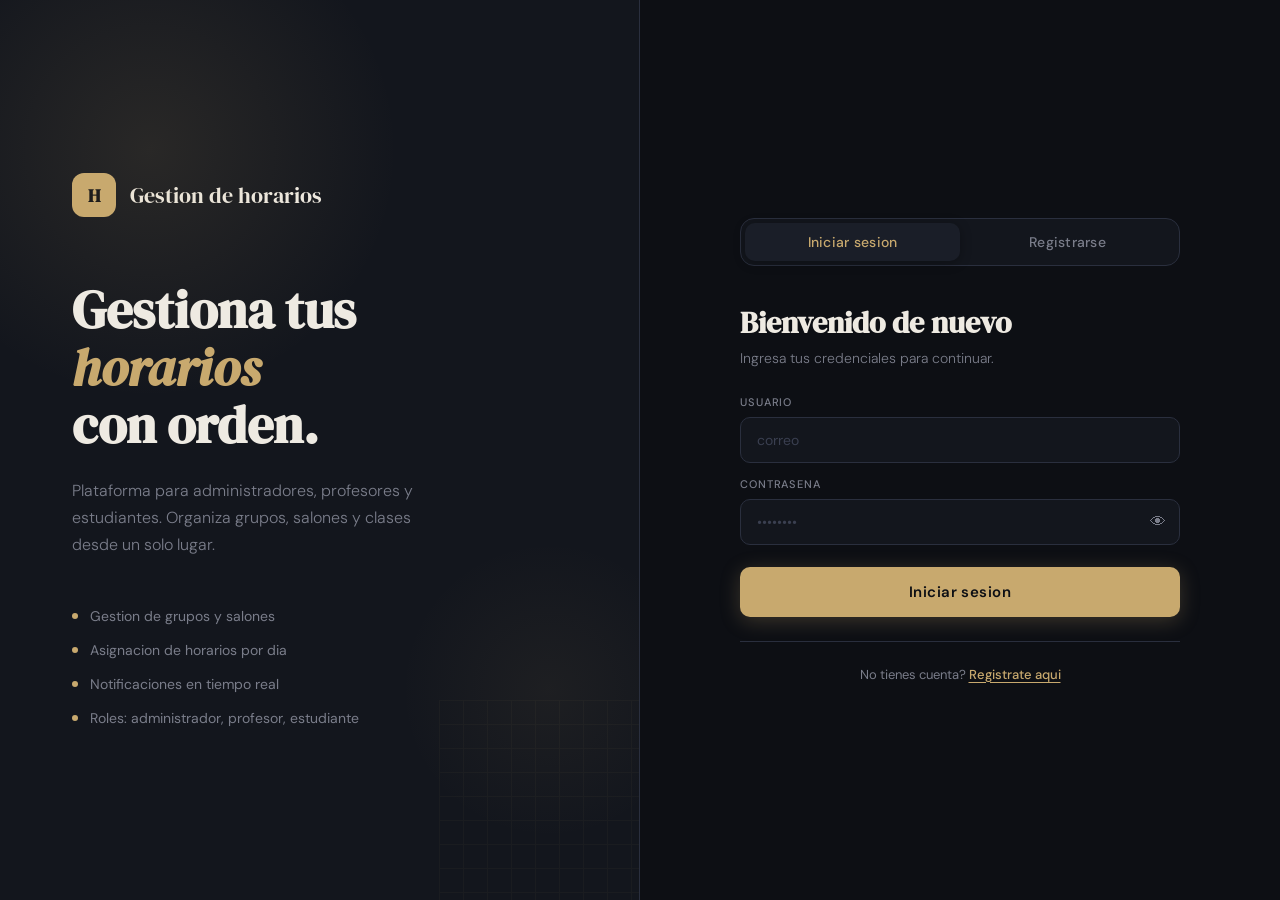
==== index.html @ c55139c6 "Replace .href for .replace in js" ====
<!DOCTYPE html>
<html lang="es">

<head>
    <meta charset="UTF-8" />
    <meta name="viewport" content="width=device-width, initial-scale=1.0" />
    <title>Horarios - Acceso</title>
    <link
        href="https://fonts.googleapis.com/css2?family=DM+Serif+Display:ital@0;1&family=DM+Sans:wght@300;400;500;600&display=swap"
        rel="stylesheet" />
    <style>
        *,
        *::before,
        *::after {
            box-sizing: border-box;
            margin: 0;
            padding: 0;
        }

        :root {
            --bg: #0d0f14;
            --surface: #13161d;
            --surface2: #1a1e28;
            --border: #2a2f3e;
            --accent: #c8a96e;
            --accent2: #e8c98e;
            --text: #eeeae2;
            --muted: #7a7d8a;
            --error: #e07070;
            --success: #70c9a0;
        }

        body {
            background: var(--bg);
            font-family: 'DM Sans', sans-serif;
            color: var(--text);
            min-height: 100vh;
            overflow-x: hidden;
        }

        .page {
            min-height: 100vh;
            display: grid;
            grid-template-columns: 1fr 1fr;
        }

        .left {
            background: var(--surface);
            display: flex;
            flex-direction: column;
            justify-content: center;
            align-items: flex-start;
            padding: 64px 72px;
            position: sticky;
            top: 0;
            height: 100vh;
            overflow: hidden;
            border-right: 1px solid var(--border);
        }

        .left::before {
            content: '';
            position: absolute;
            width: 500px;
            height: 500px;
            border-radius: 50%;
            background: radial-gradient(circle, rgba(200, 169, 110, 0.12) 0%, transparent 70%);
            top: -100px;
            left: -100px;
            pointer-events: none;
        }

        .left::after {
            content: '';
            position: absolute;
            width: 300px;
            height: 300px;
            border-radius: 50%;
            background: radial-gradient(circle, rgba(200, 169, 110, 0.06) 0%, transparent 70%);
            bottom: 60px;
            right: -60px;
            pointer-events: none;
        }

        .brand {
            display: flex;
            align-items: center;
            gap: 14px;
            margin-bottom: 64px;
        }

        .brand-icon {
            width: 44px;
            height: 44px;
            background: var(--accent);
            border-radius: 12px;
            display: flex;
            align-items: center;
            justify-content: center;
            font-family: 'DM Serif Display', serif;
            font-size: 18px;
            color: #0d0f14;
            font-weight: 700;
        }

        .brand-name {
            font-family: 'DM Serif Display', serif;
            font-size: 22px;
            color: var(--text);
        }

        .left-title {
            font-family: 'DM Serif Display', serif;
            font-size: 52px;
            line-height: 1.1;
            color: var(--text);
            margin-bottom: 24px;
            position: relative;
            z-index: 1;
        }

        .left-title em {
            font-style: italic;
            color: var(--accent);
        }

        .left-desc {
            font-size: 16px;
            color: var(--muted);
            line-height: 1.7;
            max-width: 360px;
            position: relative;
            z-index: 1;
            margin-bottom: 48px;
            font-weight: 300;
        }

        .features {
            display: flex;
            flex-direction: column;
            gap: 16px;
            position: relative;
            z-index: 1;
        }

        .feature {
            display: flex;
            align-items: center;
            gap: 12px;
            font-size: 14px;
            color: var(--muted);
        }

        .feature-dot {
            width: 6px;
            height: 6px;
            border-radius: 50%;
            background: var(--accent);
            flex-shrink: 0;
        }

        .grid-decoration {
            position: absolute;
            bottom: 0;
            right: 0;
            width: 200px;
            height: 200px;
            opacity: 0.04;
            background-image: linear-gradient(var(--accent) 1px, transparent 1px), linear-gradient(90deg, var(--accent) 1px, transparent 1px);
            background-size: 24px 24px;
        }

        .right {
            display: flex;
            align-items: flex-start;
            justify-content: center;
            padding: 48px 40px;
            background: var(--bg);
            overflow-y: auto;
        }

        .card {
            width: 100%;
            max-width: 440px;
            margin: auto 0;
            padding: 8px 0;
            animation: fadeUp 0.5s ease both;
        }

        @keyframes fadeUp {
            from {
                opacity: 0;
                transform: translateY(24px);
            }

            to {
                opacity: 1;
                transform: translateY(0);
            }
        }

        .tab-row {
            display: flex;
            background: var(--surface);
            border-radius: 14px;
            padding: 4px;
            margin-bottom: 36px;
            border: 1px solid var(--border);
        }

        .tab {
            flex: 1;
            padding: 10px;
            border: none;
            border-radius: 10px;
            background: transparent;
            color: var(--muted);
            font-family: 'DM Sans', sans-serif;
            font-size: 14px;
            font-weight: 500;
            cursor: pointer;
            transition: all 0.25s ease;
            letter-spacing: 0.02em;
        }

        .tab.active {
            background: var(--surface2);
            color: var(--accent);
            box-shadow: 0 2px 12px rgba(0, 0, 0, 0.3);
        }

        .form-title {
            font-family: 'DM Serif Display', serif;
            font-size: 30px;
            margin-bottom: 6px;
            color: var(--text);
        }

        .form-subtitle {
            font-size: 14px;
            color: var(--muted);
            margin-bottom: 28px;
            font-weight: 300;
        }

        .field-row {
            display: grid;
            grid-template-columns: 1fr 1fr;
            gap: 12px;
        }

        .field {
            display: flex;
            flex-direction: column;
            gap: 8px;
            margin-bottom: 14px;
        }

        .field label {
            font-size: 11px;
            font-weight: 500;
            color: var(--muted);
            letter-spacing: 0.08em;
            text-transform: uppercase;
        }

        .input-wrap {
            position: relative;
        }

        .input-wrap input {
            width: 100%;
            background: var(--surface);
            border: 1px solid var(--border);
            border-radius: 10px;
            padding: 13px 16px;
            font-family: 'DM Sans', sans-serif;
            font-size: 14px;
            color: var(--text);
            outline: none;
            transition: border-color 0.2s, box-shadow 0.2s;
            -webkit-appearance: none;
            appearance: none;
        }

        .input-wrap input::placeholder {
            color: #3a3f50;
        }

        .input-wrap input:focus {
            border-color: var(--accent);
            box-shadow: 0 0 0 3px rgba(200, 169, 110, 0.1);
        }

        .input-wrap.has-icon input {
            padding-right: 44px;
        }

        .eye-btn {
            position: absolute;
            right: 14px;
            top: 50%;
            transform: translateY(-50%);
            background: none;
            border: none;
            cursor: pointer;
            color: var(--muted);
            font-size: 16px;
            line-height: 1;
            padding: 0;
            transition: color 0.2s;
        }

        .eye-btn:hover {
            color: var(--accent);
        }

        .submit-btn {
            width: 100%;
            padding: 15px;
            background: var(--accent);
            color: #0d0f14;
            border: none;
            border-radius: 10px;
            font-family: 'DM Sans', sans-serif;
            font-size: 15px;
            font-weight: 600;
            cursor: pointer;
            margin-top: 8px;
            letter-spacing: 0.03em;
            transition: background 0.2s, transform 0.15s, box-shadow 0.2s;
            box-shadow: 0 4px 20px rgba(200, 169, 110, 0.25);
        }

        .submit-btn:hover {
            background: var(--accent2);
            transform: translateY(-1px);
            box-shadow: 0 6px 28px rgba(200, 169, 110, 0.35);
        }

        .submit-btn:active {
            transform: translateY(0);
        }

        .alert {
            padding: 12px 16px;
            border-radius: 10px;
            font-size: 13px;
            margin-bottom: 16px;
            display: none;
        }

        .alert.error {
            background: rgba(224, 112, 112, 0.1);
            border: 1px solid rgba(224, 112, 112, 0.25);
            color: var(--error);
        }

        .alert.success {
            background: rgba(112, 201, 160, 0.1);
            border: 1px solid rgba(112, 201, 160, 0.25);
            color: var(--success);
        }

        .alert.show {
            display: block;
        }

        hr.divider {
            border: none;
            border-top: 1px solid var(--border);
            margin: 24px 0;
        }

        .footer-note {
            text-align: center;
            font-size: 13px;
            color: var(--muted);
        }

        .footer-note button {
            background: none;
            border: none;
            color: var(--accent);
            cursor: pointer;
            font-family: 'DM Sans', sans-serif;
            font-size: 13px;
            font-weight: 500;
            padding: 0;
            text-decoration: underline;
            text-underline-offset: 3px;
        }

        .panel {
            display: none;
        }

        .panel.active {
            display: block;
        }

        @media (max-width: 768px) {
            .page {
                grid-template-columns: 1fr;
                min-height: 100vh;
            }

            .left {
                display: none;
            }

            .right {
                padding: 48px 24px;
                align-items: flex-start;
                min-height: 100vh;
            }
        }
    </style>
</head>

<body>
    <div class="page">

        <div class="left">
            <div class="brand">
                <div class="brand-icon">H</div>
                <span class="brand-name">Gestion de horarios</span>
            </div>
            <h1 class="left-title">Gestiona tus<br><em>horarios</em><br>con orden.</h1>
            <p class="left-desc">Plataforma para administradores, profesores y estudiantes. Organiza grupos, salones y
                clases desde un solo lugar.</p>
            <div class="features">
                <div class="feature"><span class="feature-dot"></span> Gestion de grupos y salones</div>
                <div class="feature"><span class="feature-dot"></span> Asignacion de horarios por dia</div>
                <div class="feature"><span class="feature-dot"></span> Notificaciones en tiempo real</div>
                <div class="feature"><span class="feature-dot"></span> Roles: administrador, profesor, estudiante</div>
            </div>
            <div class="grid-decoration"></div>
        </div>

        <div class="right">
            <div class="card">
                <div class="tab-row">
                    <button class="tab active" id="tab-login" onclick="switchTab('login')">Iniciar sesion</button>
                    <button class="tab" id="tab-register" onclick="switchTab('register')">Registrarse</button>
                </div>

                <!-- LOGIN -->
                <div class="panel active" id="panel-login">
                    <h2 class="form-title">Bienvenido de nuevo</h2>
                    <p class="form-subtitle">Ingresa tus credenciales para continuar.</p>

                    <div class="alert error" id="login-error"></div>
                    <div class="alert success" id="login-success"></div>

                    <div class="field">
                        <label for="login-nickname">Usuario</label>
                        <div class="input-wrap">
                            <input type="text" id="login-nickname" placeholder="correo" autocomplete="username" />
                        </div>
                    </div>
                    <div class="field">
                        <label for="login-pass">Contrasena</label>
                        <div class="input-wrap has-icon">
                            <input type="password" id="login-pass"
                                placeholder="&bull;&bull;&bull;&bull;&bull;&bull;&bull;&bull;"
                                autocomplete="current-password" onkeydown="if(event.key==='Enter') handleLogin()" />
                            <button class="eye-btn" onclick="togglePass('login-pass', this)"
                                type="button">&#128065;</button>
                        </div>
                    </div>

                    <button class="submit-btn" onclick="handleLogin()">Iniciar sesion</button>
                    <hr class="divider" />
                    <p class="footer-note">No tienes cuenta? <button onclick="switchTab('register')">Registrate
                            aqui</button></p>
                </div>

                <!-- REGISTER -->
                <div class="panel" id="panel-register">
                    <h2 class="form-title">Crear cuenta</h2>
                    <p class="form-subtitle">Completa los datos. Tu rol sera asignado por un administrador.</p>

                    <div class="alert error" id="reg-error"></div>
                    <div class="alert success" id="reg-success"></div>

                    <div class="field-row">
                        <div class="field">
                            <label for="reg-nombre">Nombre</label>
                            <div class="input-wrap"><input type="text" id="reg-nombre" placeholder="Juan" /></div>
                        </div>
                        <div class="field">
                            <label for="reg-apellido">Apellido</label>
                            <div class="input-wrap"><input type="text" id="reg-apellido" placeholder="Perez" /></div>
                        </div>
                    </div>

                    <div class="field">
                        <label for="reg-nickname">Nickname</label>
                        <div class="input-wrap"><input type="text" id="reg-nickname" placeholder="juan_perez"
                                autocomplete="username" /></div>
                    </div>

                    <div class="field">
                        <label for="reg-correo">Correo electronico</label>
                        <div class="input-wrap"><input type="email" id="reg-correo" placeholder="juan@correo.com"
                                autocomplete="email" /></div>
                    </div>

                    <!-- SIN selector de rol: el backend asigna rol_id=3 (Estudiante) por defecto -->

                    <div class="field-row">
                        <div class="field">
                            <label for="reg-pass">Contrasena</label>
                            <div class="input-wrap has-icon">
                                <input type="password" id="reg-pass"
                                    placeholder="&bull;&bull;&bull;&bull;&bull;&bull;&bull;&bull;"
                                    autocomplete="new-password" />
                                <button class="eye-btn" onclick="togglePass('reg-pass', this)"
                                    type="button">&#128065;</button>
                            </div>
                        </div>
                        <div class="field">
                            <label for="reg-confirm">Confirmar</label>
                            <div class="input-wrap has-icon">
                                <input type="password" id="reg-confirm"
                                    placeholder="&bull;&bull;&bull;&bull;&bull;&bull;&bull;&bull;"
                                    autocomplete="new-password" />
                                <button class="eye-btn" onclick="togglePass('reg-confirm', this)"
                                    type="button">&#128065;</button>
                            </div>
                        </div>
                    </div>

                    <button class="submit-btn" onclick="handleRegister()">Crear cuenta</button>
                    <hr class="divider" />
                    <p class="footer-note">Ya tienes cuenta? <button onclick="switchTab('login')">Inicia sesion</button>
                    </p>
                </div>
            </div>
        </div>
    </div>

    <script>
        // --- Funciones de Utilidad ---
        function switchTab(tab) {
            document.querySelectorAll('.tab').forEach(t => t.classList.remove('active'));
            document.querySelectorAll('.panel').forEach(p => p.classList.remove('active'));
            const tabEl = document.getElementById('tab-' + tab);
            const panelEl = document.getElementById('panel-' + tab);
            if (tabEl && panelEl) {
                tabEl.classList.add('active');
                panelEl.classList.add('active');
            }
            clearAlerts();
        }

        function togglePass(inputId, btn) {
            const input = document.getElementById(inputId);
            if (input.type === 'password') {
                input.type = 'text';
                btn.textContent = 'X';
            } else {
                input.type = 'password';
                btn.textContent = 'O';
            }
        }

        function showAlert(id, msg) {
            const el = document.getElementById(id);
            if (el) {
                el.textContent = msg;
                el.classList.add('show');
            }
        }

        function clearAlerts() {
            document.querySelectorAll('.alert').forEach(a => {
                a.classList.remove('show');
                a.textContent = '';
            });
        }

        // --- Lógica de Inicio de Sesión ---
        function handleLogin() {
            clearAlerts();
            const correo = document.getElementById('login-nickname').value.trim();
            const contrasena = document.getElementById('login-pass').value;

            if (!correo || !contrasena) {
                showAlert('login-error', 'Por favor completa todos los campos.');
                return;
            }

            const formData = new FormData();
            formData.append('correo', correo);
            formData.append('contrasena', contrasena);

            fetch('/api/login.php', {
                method: 'POST',
                body: formData
            })
                .then(res => res.json())
                .then(data => {
                    console.log("Respuesta servidor:", data);

                    if (data.ok) {
                        showAlert('login-success', 'Bienvenido, redirigiendo...');
                        localStorage.setItem('user', JSON.stringify(data.datos));

                        setTimeout(() => {
                            const rol = parseInt(data.datos?.rol_id);
                            if (rol === 1) {
                                window.location.replace = 'admin.php';
                            } else {
                                window.location.replace = 'user.html';
                            }
                        }, 800);
                    } else {
                        showAlert('login-error', data.mensaje || 'Credenciales incorrectas.');
                    }
                })
                .catch(err => {
                    console.error("Error Fetch:", err);
                    showAlert('login-error', 'Error al conectar con el servidor.');
                });
        } // <--- AQUÍ ESTABA EL ERROR, FALTABA ESTA LLAVE

        // --- Lógica de Registro ---
        function handleRegister() {
            clearAlerts();
            const nombre = document.getElementById('reg-nombre').value.trim();
            const apellido = document.getElementById('reg-apellido').value.trim();
            const nickname = document.getElementById('reg-nickname').value.trim();
            const correo = document.getElementById('reg-correo').value.trim();
            const contrasena = document.getElementById('reg-pass').value;
            const confirmar = document.getElementById('reg-confirm').value;

            if (!nombre || !apellido || !nickname || !correo || !contrasena || !confirmar) {
                showAlert('reg-error', 'Por favor completa todos los campos.');
                return;
            }

            if (contrasena !== confirmar) {
                showAlert('reg-error', 'Las contraseñas no coinciden.');
                return;
            }

            const formData = new FormData();
            formData.append('nombre', nombre);
            formData.append('apellido', apellido);
            formData.append('nickname', nickname);
            formData.append('correo', correo);
            formData.append('contrasena', contrasena);

            fetch('/api/register.php', {
                method: 'POST',
                body: formData
            })
                .then(res => res.json())
                .then(data => {
                    if (data.ok) {
                        alert('¡Cuenta creada exitosamente!');
                        switchTab('login');
                    } else {
                        showAlert('reg-error', data.mensaje || 'Error al registrar.');
                    }
                })
                .catch(err => {
                    console.error(err);
                    showAlert('reg-error', 'Error al conectar con el servidor.');
                });
        }
    </script>
</body>

</html>
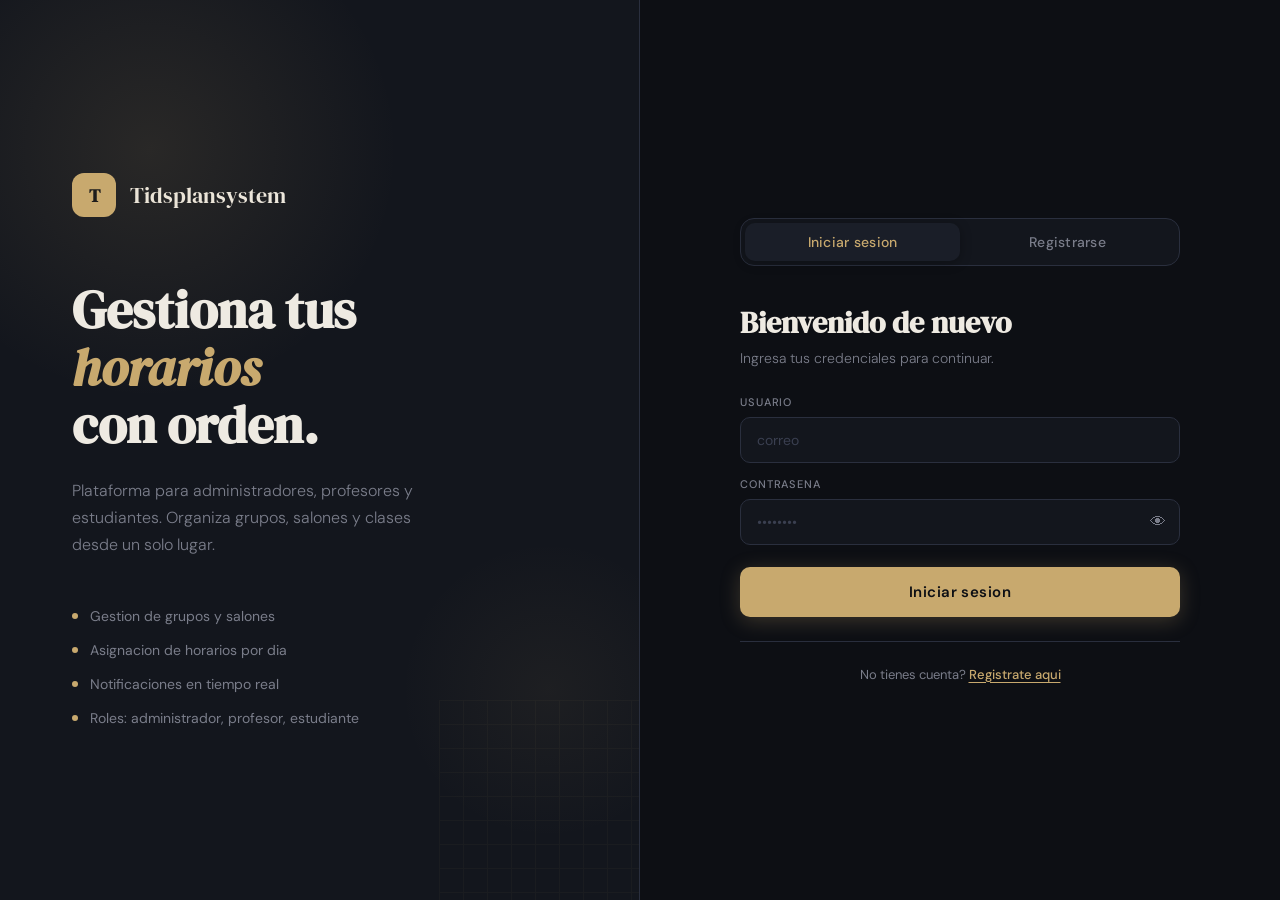
==== commit d732bc67: "New name for the website" ====
--- a/index.html
+++ b/index.html
@@ -420,11 +420,10 @@
 
 <body>
     <div class="page">
-
         <div class="left">
             <div class="brand">
-                <div class="brand-icon">H</div>
-                <span class="brand-name">Gestion de horarios</span>
+                <div class="brand-icon">T</div>
+                <span class="brand-name">Tidsplansystem</span>
             </div>
             <h1 class="left-title">Gestiona tus<br><em>horarios</em><br>con orden.</h1>
             <p class="left-desc">Plataforma para administradores, profesores y estudiantes. Organiza grupos, salones y
@@ -445,8 +444,7 @@
                     <button class="tab" id="tab-register" onclick="switchTab('register')">Registrarse</button>
                 </div>
 
-                <!-- LOGIN -->
-                <div class="panel active" id="panel-login">
+                <form class="panel active" id="panel-login" onsubmit="event.preventDefault(); handleLogin();">
                     <h2 class="form-title">Bienvenido de nuevo</h2>
                     <p class="form-subtitle">Ingresa tus credenciales para continuar.</p>
 
@@ -456,7 +454,8 @@
                     <div class="field">
                         <label for="login-nickname">Usuario</label>
                         <div class="input-wrap">
-                            <input type="text" id="login-nickname" placeholder="correo" autocomplete="username" />
+                            <input type="text" id="login-nickname" placeholder="correo" autocomplete="username"
+                                required />
                         </div>
                     </div>
                     <div class="field">
@@ -464,20 +463,19 @@
                         <div class="input-wrap has-icon">
                             <input type="password" id="login-pass"
                                 placeholder="&bull;&bull;&bull;&bull;&bull;&bull;&bull;&bull;"
-                                autocomplete="current-password" onkeydown="if(event.key==='Enter') handleLogin()" />
+                                autocomplete="current-password" required />
                             <button class="eye-btn" onclick="togglePass('login-pass', this)"
                                 type="button">&#128065;</button>
                         </div>
                     </div>
 
-                    <button class="submit-btn" onclick="handleLogin()">Iniciar sesion</button>
+                    <button type="submit" class="submit-btn">Iniciar sesion</button>
                     <hr class="divider" />
-                    <p class="footer-note">No tienes cuenta? <button onclick="switchTab('register')">Registrate
-                            aqui</button></p>
-                </div>
-
-                <!-- REGISTER -->
-                <div class="panel" id="panel-register">
+                    <p class="footer-note">No tienes cuenta? <button type="button"
+                            onclick="switchTab('register')">Registrate aqui</button></p>
+                </form>
+
+                <form class="panel" id="panel-register" onsubmit="event.preventDefault(); handleRegister();">
                     <h2 class="form-title">Crear cuenta</h2>
                     <p class="form-subtitle">Completa los datos. Tu rol sera asignado por un administrador.</p>
 
@@ -487,35 +485,34 @@
                     <div class="field-row">
                         <div class="field">
                             <label for="reg-nombre">Nombre</label>
-                            <div class="input-wrap"><input type="text" id="reg-nombre" placeholder="Juan" /></div>
+                            <div class="input-wrap"><input type="text" id="reg-nombre" placeholder="Juan" required />
+                            </div>
                         </div>
                         <div class="field">
                             <label for="reg-apellido">Apellido</label>
-                            <div class="input-wrap"><input type="text" id="reg-apellido" placeholder="Perez" /></div>
+                            <div class="input-wrap"><input type="text" id="reg-apellido" placeholder="Perez" required />
+                            </div>
                         </div>
                     </div>
 
                     <div class="field">
                         <label for="reg-nickname">Nickname</label>
                         <div class="input-wrap"><input type="text" id="reg-nickname" placeholder="juan_perez"
-                                autocomplete="username" /></div>
+                                required /></div>
                     </div>
 
                     <div class="field">
                         <label for="reg-correo">Correo electronico</label>
                         <div class="input-wrap"><input type="email" id="reg-correo" placeholder="juan@correo.com"
-                                autocomplete="email" /></div>
+                                required /></div>
                     </div>
-
-                    <!-- SIN selector de rol: el backend asigna rol_id=3 (Estudiante) por defecto -->
 
                     <div class="field-row">
                         <div class="field">
                             <label for="reg-pass">Contrasena</label>
                             <div class="input-wrap has-icon">
                                 <input type="password" id="reg-pass"
-                                    placeholder="&bull;&bull;&bull;&bull;&bull;&bull;&bull;&bull;"
-                                    autocomplete="new-password" />
+                                    placeholder="&bull;&bull;&bull;&bull;&bull;&bull;&bull;&bull;" required />
                                 <button class="eye-btn" onclick="togglePass('reg-pass', this)"
                                     type="button">&#128065;</button>
                             </div>
@@ -524,19 +521,18 @@
                             <label for="reg-confirm">Confirmar</label>
                             <div class="input-wrap has-icon">
                                 <input type="password" id="reg-confirm"
-                                    placeholder="&bull;&bull;&bull;&bull;&bull;&bull;&bull;&bull;"
-                                    autocomplete="new-password" />
+                                    placeholder="&bull;&bull;&bull;&bull;&bull;&bull;&bull;&bull;" required />
                                 <button class="eye-btn" onclick="togglePass('reg-confirm', this)"
                                     type="button">&#128065;</button>
                             </div>
                         </div>
                     </div>
 
-                    <button class="submit-btn" onclick="handleRegister()">Crear cuenta</button>
+                    <button type="submit" class="submit-btn">Crear cuenta</button>
                     <hr class="divider" />
-                    <p class="footer-note">Ya tienes cuenta? <button onclick="switchTab('login')">Inicia sesion</button>
-                    </p>
-                </div>
+                    <p class="footer-note">Ya tienes cuenta? <button type="button" onclick="switchTab('login')">Inicia
+                            sesion</button></p>
+                </form>
             </div>
         </div>
     </div>
@@ -584,8 +580,11 @@
         // --- Lógica de Inicio de Sesión ---
         function handleLogin() {
             clearAlerts();
-            const correo = document.getElementById('login-nickname').value.trim();
-            const contrasena = document.getElementById('login-pass').value;
+            const correoEl = document.getElementById('login-nickname');
+            const passEl = document.getElementById('login-pass');
+
+            const correo = correoEl.value.trim();
+            const contrasena = passEl.value;
 
             if (!correo || !contrasena) {
                 showAlert('login-error', 'Por favor completa todos los campos.');
@@ -596,7 +595,7 @@
             formData.append('correo', correo);
             formData.append('contrasena', contrasena);
 
-            fetch('/api/login.php', {
+            fetch('api/login.php', {
                 method: 'POST',
                 body: formData
             })
@@ -608,14 +607,15 @@
                         showAlert('login-success', 'Bienvenido, redirigiendo...');
                         localStorage.setItem('user', JSON.stringify(data.datos));
 
+                        // REDIRECCIÓN REFORZADA
                         setTimeout(() => {
-                            const rol = parseInt(data.datos?.rol_id);
+                            const rol = parseInt(data.datos.rol_id);
                             if (rol === 1) {
-                                window.location.replace = 'admin.php';
+                                window.location.replace('admin.php');
                             } else {
-                                window.location.replace = 'user.html';
+                                window.location.replace('user.html');
                             }
-                        }, 800);
+                        }, 600);
                     } else {
                         showAlert('login-error', data.mensaje || 'Credenciales incorrectas.');
                     }
@@ -624,7 +624,7 @@
                     console.error("Error Fetch:", err);
                     showAlert('login-error', 'Error al conectar con el servidor.');
                 });
-        } // <--- AQUÍ ESTABA EL ERROR, FALTABA ESTA LLAVE
+        }
 
         // --- Lógica de Registro ---
         function handleRegister() {
@@ -653,7 +653,7 @@
             formData.append('correo', correo);
             formData.append('contrasena', contrasena);
 
-            fetch('/api/register.php', {
+            fetch('api/register.php', {
                 method: 'POST',
                 body: formData
             })
@@ -671,6 +671,12 @@
                     showAlert('reg-error', 'Error al conectar con el servidor.');
                 });
         }
+
+        // --- BLOQUE DE SEGURIDAD PARA REDIRECCIÓN ---
+        // Esto evita que el formulario se envíe solo y recargue la página
+        document.addEventListener('submit', function (e) {
+            e.preventDefault();
+        });
     </script>
 </body>
 
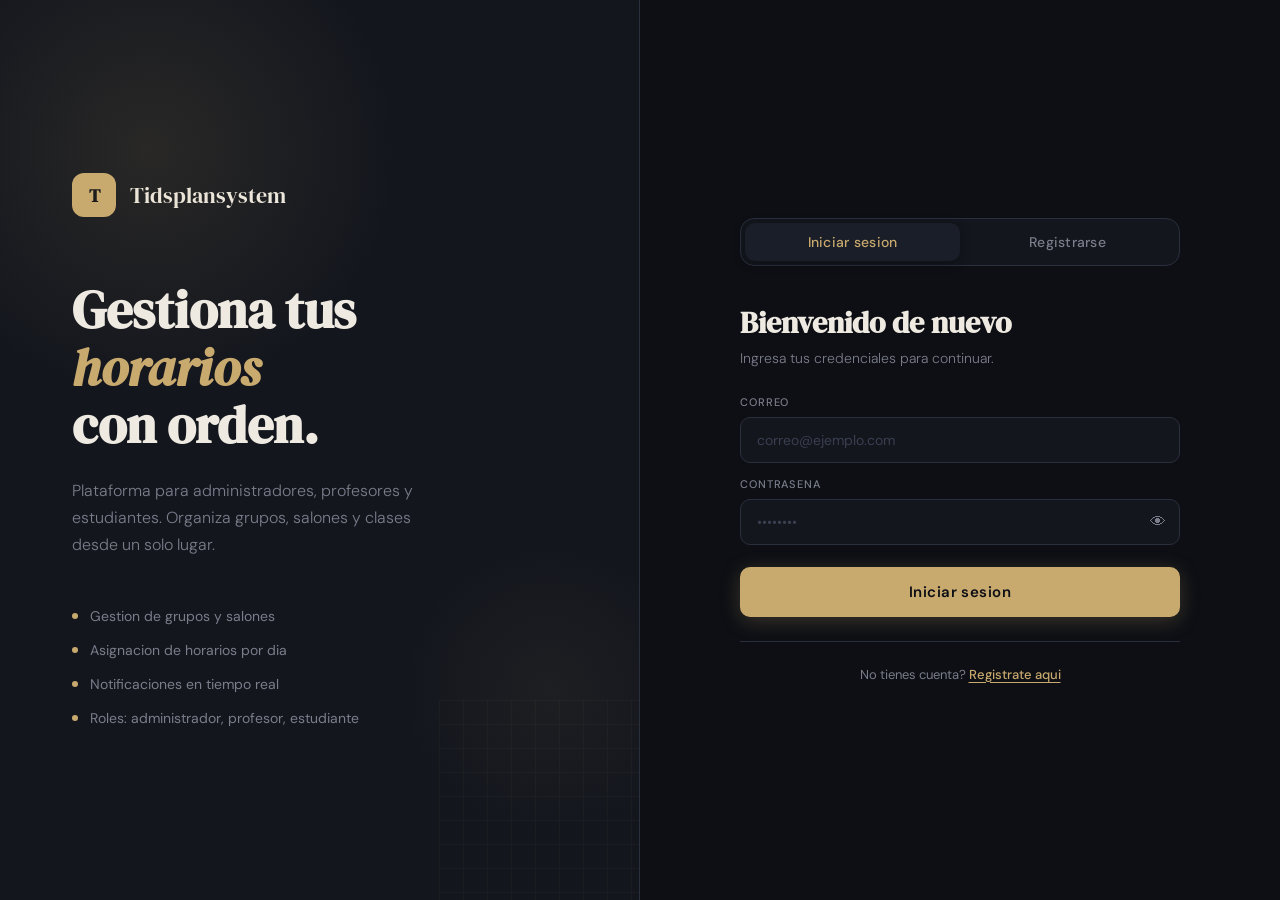
==== commit 5dc05b26: "fix: resuelve issues #5, #6, #7 Issue #5 - Error al enviar solicitud de cambio de rol: - Remueve dis" ====
--- a/index.html
+++ b/index.html
@@ -340,6 +340,12 @@
 
         .submit-btn:active {
             transform: translateY(0);
+        }
+
+        .submit-btn:disabled {
+            opacity: 0.6;
+            cursor: not-allowed;
+            transform: none;
         }
 
         .alert {
@@ -452,9 +458,9 @@
                     <div class="alert success" id="login-success"></div>
 
                     <div class="field">
-                        <label for="login-nickname">Usuario</label>
+                        <label for="login-nickname">Correo</label>
                         <div class="input-wrap">
-                            <input type="text" id="login-nickname" placeholder="correo" autocomplete="username"
+                            <input type="email" id="login-nickname" placeholder="correo@ejemplo.com" autocomplete="username"
                                 required />
                         </div>
                     </div>
@@ -577,75 +583,84 @@
             });
         }
 
-        // --- Lógica de Inicio de Sesión ---
-        function handleLogin() {
-            clearAlerts();
-            const correoEl = document.getElementById('login-nickname');
-            const passEl = document.getElementById('login-pass');
-
-            const correo = correoEl.value.trim();
-            const contrasena = passEl.value;
-
-            if (!correo || !contrasena) {
-                showAlert('login-error', 'Por favor completa todos los campos.');
-                return;
-            }
-
+    // --- Lógica de Inicio de Sesión ---
+    async function handleLogin() {
+        clearAlerts();
+        const correoEl = document.getElementById('login-nickname');
+        const passEl = document.getElementById('login-pass');
+        const btn = document.querySelector('#panel-login .submit-btn');
+
+        const correo = correoEl.value.trim();
+        const contrasena = passEl.value;
+
+        if (!correo || !contrasena) {
+            showAlert('login-error', 'Por favor completa todos los campos.');
+            return;
+        }
+
+        btn.disabled = true;
+        btn.textContent = 'Ingresando...';
+
+        try {
             const formData = new FormData();
             formData.append('correo', correo);
             formData.append('contrasena', contrasena);
 
-            fetch('api/login.php', {
+            const res = await fetch('api/login.php', {
                 method: 'POST',
                 body: formData
-            })
-                .then(res => res.json())
-                .then(data => {
-                    console.log("Respuesta servidor:", data);
-
-                    if (data.ok) {
-                        showAlert('login-success', 'Bienvenido, redirigiendo...');
-                        localStorage.setItem('user', JSON.stringify(data.datos));
-
-                        // REDIRECCIÓN REFORZADA
-                        setTimeout(() => {
-                            const rol = parseInt(data.datos.rol_id);
-                            if (rol === 1) {
-                                window.location.replace('admin.php');
-                            } else {
-                                window.location.replace('user.html');
-                            }
-                        }, 600);
+            });
+            const data = await res.json();
+
+            if (data.ok) {
+                showAlert('login-success', 'Bienvenido, redirigiendo...');
+                localStorage.setItem('user', JSON.stringify(data.datos));
+
+                setTimeout(() => {
+                    const rol = parseInt(data.datos.rol_id);
+                    if (rol === 1) {
+                        window.location.replace('admin.php');
                     } else {
-                        showAlert('login-error', data.mensaje || 'Credenciales incorrectas.');
+                        window.location.replace('user.html');
                     }
-                })
-                .catch(err => {
-                    console.error("Error Fetch:", err);
-                    showAlert('login-error', 'Error al conectar con el servidor.');
-                });
-        }
-
-        // --- Lógica de Registro ---
-        function handleRegister() {
-            clearAlerts();
-            const nombre = document.getElementById('reg-nombre').value.trim();
-            const apellido = document.getElementById('reg-apellido').value.trim();
-            const nickname = document.getElementById('reg-nickname').value.trim();
-            const correo = document.getElementById('reg-correo').value.trim();
-            const contrasena = document.getElementById('reg-pass').value;
-            const confirmar = document.getElementById('reg-confirm').value;
-
-            if (!nombre || !apellido || !nickname || !correo || !contrasena || !confirmar) {
-                showAlert('reg-error', 'Por favor completa todos los campos.');
-                return;
-            }
-
-            if (contrasena !== confirmar) {
-                showAlert('reg-error', 'Las contraseñas no coinciden.');
-                return;
-            }
-
+                }, 600);
+            } else {
+                showAlert('login-error', data.mensaje || 'Credenciales incorrectas.');
+            }
+        } catch (err) {
+            console.error("Error Fetch:", err);
+            showAlert('login-error', 'Error al conectar con el servidor.');
+        } finally {
+            btn.disabled = false;
+            btn.textContent = 'Iniciar sesion';
+        }
+    }
+
+    // --- Lógica de Registro ---
+    async function handleRegister() {
+        clearAlerts();
+        const nombre = document.getElementById('reg-nombre').value.trim();
+        const apellido = document.getElementById('reg-apellido').value.trim();
+        const nickname = document.getElementById('reg-nickname').value.trim();
+        const correo = document.getElementById('reg-correo').value.trim();
+        const contrasena = document.getElementById('reg-pass').value;
+        const confirmar = document.getElementById('reg-confirm').value;
+        const btn = document.querySelector('#panel-register .submit-btn');
+
+        if (!nombre || !apellido || !nickname || !correo || !contrasena || !confirmar) {
+            showAlert('reg-error', 'Por favor completa todos los campos.');
+            return;
+        }
+
+        if (contrasena !== confirmar) {
+            showAlert('reg-error', 'Las contraseñas no coinciden.');
+            return;
+        }
+
+        btn.disabled = true;
+        btn.textContent = 'Creando cuenta...';
+
+        try {
             const formData = new FormData();
             formData.append('nombre', nombre);
             formData.append('apellido', apellido);
@@ -653,24 +668,26 @@
             formData.append('correo', correo);
             formData.append('contrasena', contrasena);
 
-            fetch('api/register.php', {
+            const res = await fetch('api/register.php', {
                 method: 'POST',
                 body: formData
-            })
-                .then(res => res.json())
-                .then(data => {
-                    if (data.ok) {
-                        alert('¡Cuenta creada exitosamente!');
-                        switchTab('login');
-                    } else {
-                        showAlert('reg-error', data.mensaje || 'Error al registrar.');
-                    }
-                })
-                .catch(err => {
-                    console.error(err);
-                    showAlert('reg-error', 'Error al conectar con el servidor.');
-                });
-        }
+            });
+            const data = await res.json();
+
+            if (data.ok) {
+                showAlert('reg-success', 'Cuenta creada correctamente. Ahora inicia sesion.');
+                setTimeout(() => switchTab('login'), 1500);
+            } else {
+                showAlert('reg-error', data.mensaje || 'Error al registrar.');
+            }
+        } catch (err) {
+            console.error(err);
+            showAlert('reg-error', 'Error al conectar con el servidor.');
+        } finally {
+            btn.disabled = false;
+            btn.textContent = 'Crear cuenta';
+        }
+    }
 
         // --- BLOQUE DE SEGURIDAD PARA REDIRECCIÓN ---
         // Esto evita que el formulario se envíe solo y recargue la página
